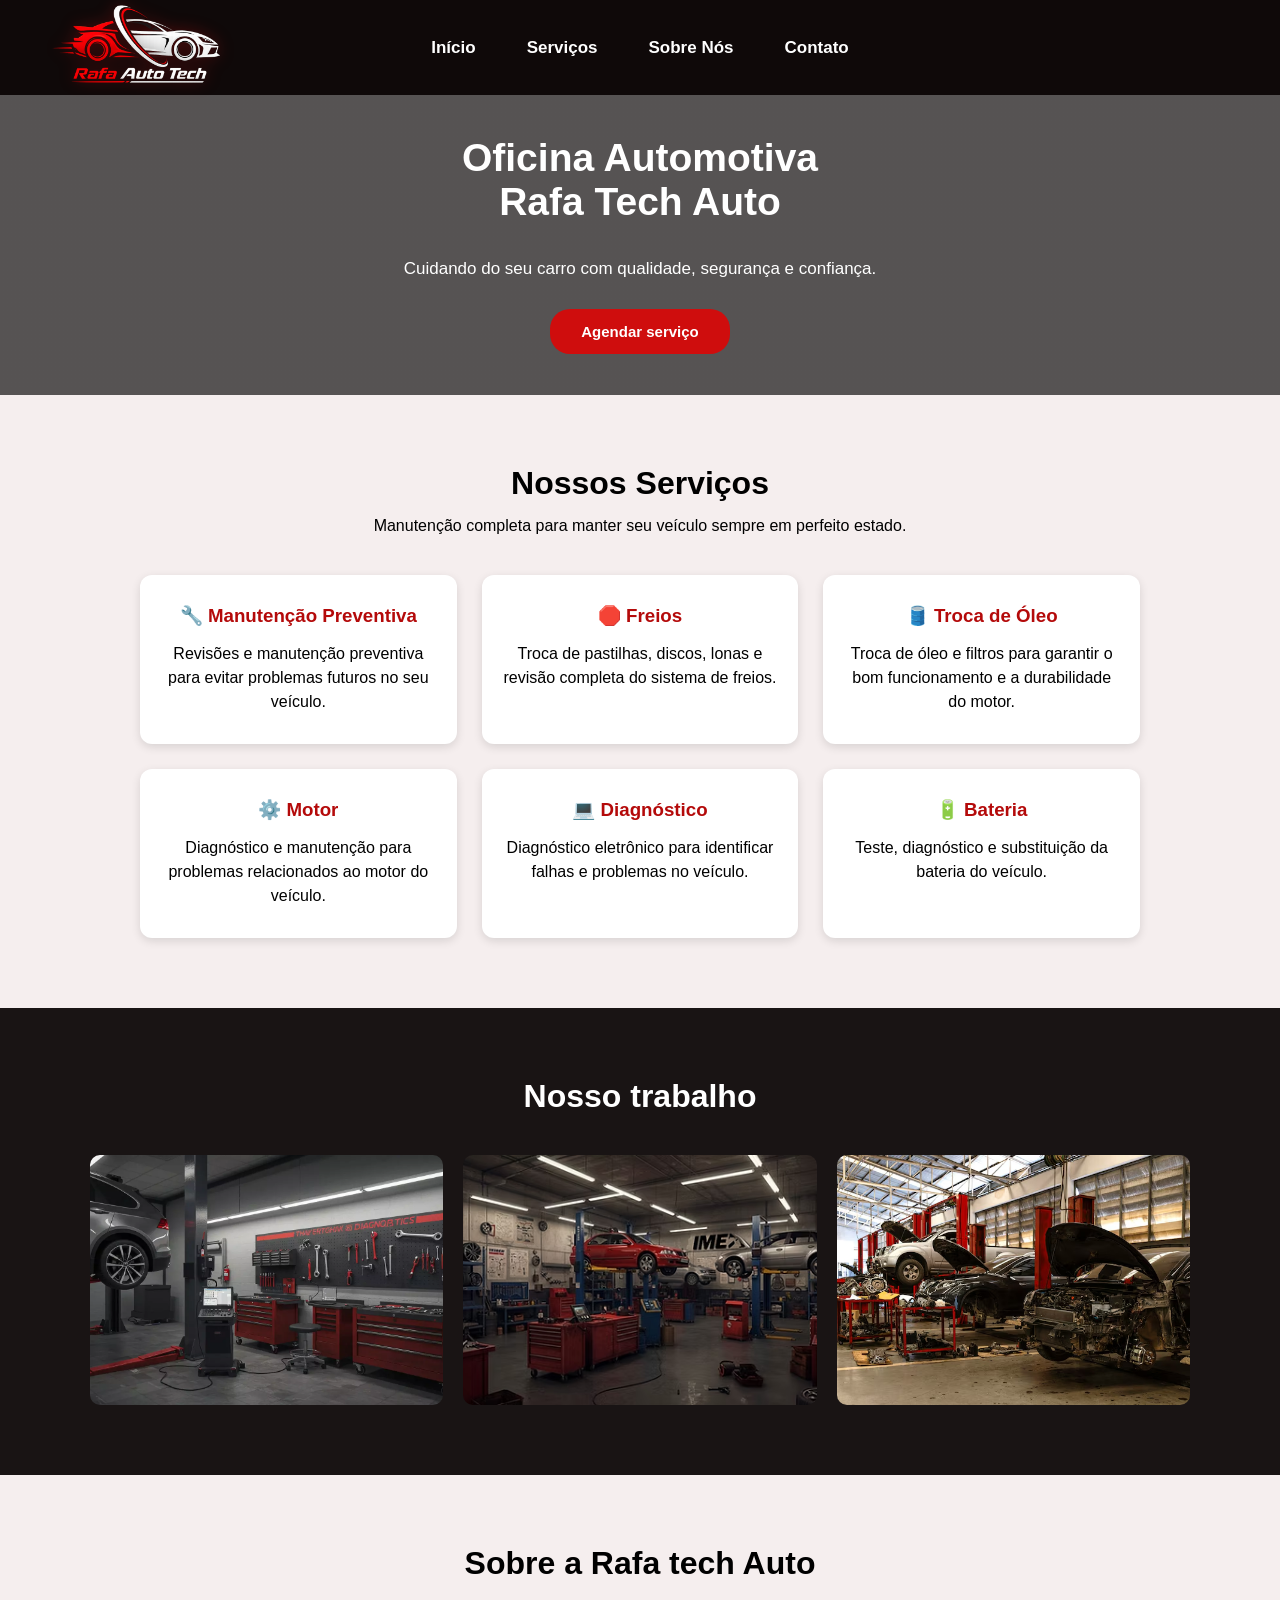
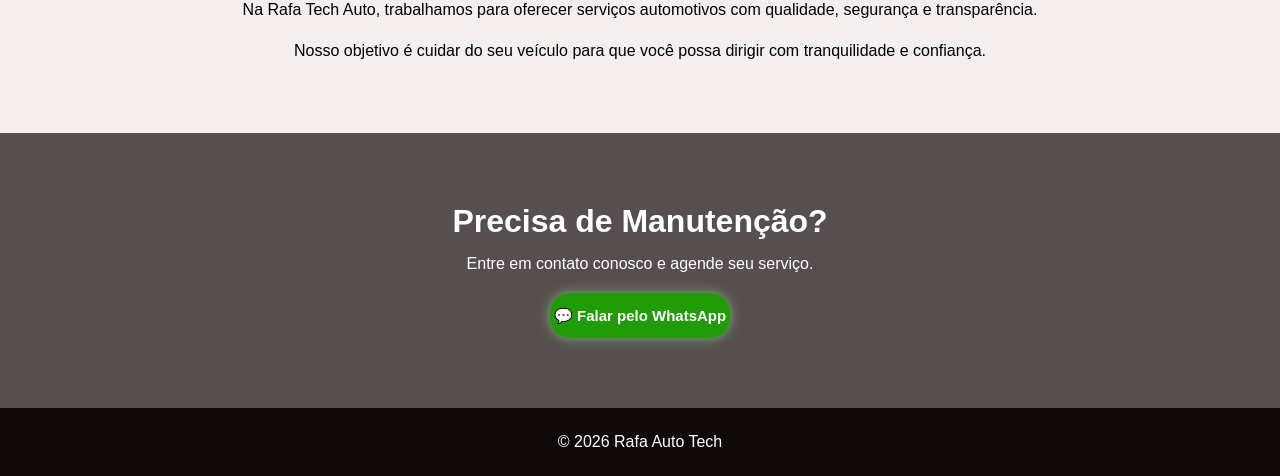
==== index.html @ c1c7f211 "Rename Moreiramotors.html to index.html" ====
<!DOCTYPE html>
<html lang="pt-br">
<head>
    <meta charset="UTF-8">
    <meta name="viewport" content="width=device-width, initial-scale=1.0">
    <title>Rafa Auto Tech</title>
    
    <link rel="stylesheet" href="Moreiramotors.css">
</head>

<body>

    <header>
        <img src="logorafa.png" alt="logo">

        <nav>
            <a href="#inicio">Início</a>
            <a href="#servicos">Serviços</a>
            <a href="#sobre">Sobre Nós</a>
            <a href="#contato">Contato</a>
        </nav>

    </header>


<main>
 <!--Inicio-->

    <section class="inicio" id="inicio">

    <div class="inicio-texto">

    <h1>Oficina Automotiva<br>Rafa Tech Auto</h1>

    <p>
        Cuidando do seu carro com qualidade, segurança e confiança.
    </p>

        <button onclick="agendarServico()">
            Agendar serviço
        </button>
        
    </div>

    </section>


<!--Serviços-->

<section class="servicos" id="servicos">

    <h2>Nossos Serviços</h2>

    <p class="subtitulo">
        Manutenção completa para manter seu veículo sempre em perfeito estado.
    </p>

<div class="servicos-container">

    <div class="servico">
          <h3>🔧 Manutenção Preventiva</h3>
            <p>
                Revisões e manutenção preventiva para
                evitar problemas futuros no seu veículo.
            </p>
    </div>

    <div class="servico">
                    <h3>🛑 Freios</h3>
                    <p>
                        Troca de pastilhas, discos, lonas e
                        revisão completa do sistema de freios.
                    </p>
                </div>

      <div class="servico">
                    <h3>🛢️ Troca de Óleo</h3>
                    <p>
                        Troca de óleo e filtros para garantir
                        o bom funcionamento e a durabilidade do motor.
                    </p>
                </div>


                <div class="servico">
                    <h3>⚙️ Motor</h3>
                    <p>
                        Diagnóstico e manutenção para problemas
                        relacionados ao motor do veículo.
                    </p>
                </div>


                <div class="servico">
                    <h3>💻 Diagnóstico</h3>
                    <p>
                        Diagnóstico eletrônico para identificar
                        falhas e problemas no veículo.
                    </p>
                </div> 
                
                <div class="servico">
                    <h3>🔋 Bateria</h3>
                    <p>
                      Teste, diagnóstico e substituição da bateria
                    do veículo.
                    </p>
</div>

</section>

<!--fotos-->

<section class="galeria">

    <h2>Nosso trabalho</h2>

    <div class="fotos">

        <img src="oficina1.webp" alt="Oficina automotiva">

        <img src="Oficina2.avif" alt="Serviço automotivo">

        <img src="Oficina3.avif" alt="Manutenção de veículo">


    </div>

</section>


<!--Sobre-->
<section class="sobre" id="sobre">

                <h2>Sobre a Rafa tech Auto</h2>

                <p>
                    Na Rafa Tech Auto, trabalhamos para oferecer
                    serviços automotivos com qualidade, segurança
                    e transparência.
                </p>

                <p>
                    Nosso objetivo é cuidar do seu veículo para que
                    você possa dirigir com tranquilidade e confiança.
                </p>

</section>

<!--contato-->

<section class="contato" id="contato">

    <h2>Precisa de Manutenção?</h2>

    <p>
        Entre em contato conosco e agende seu serviço.
    </p>

    <button class="whatsapp" onclick="agendarServico()">
       💬 Falar pelo WhatsApp
    </button>


</section>

</main>

<footer>
    <p>© 2026 Rafa Auto Tech</p>
</footer>

<script src="Rafaautotech.js"></script>

</body>

</html>
---- Moreiramotors.css ----
*{
    margin: 0;
    padding: 0;
    box-sizing: border-box;
}

html{
    scroll-behavior: smooth;
}

body{
    background-color: rgb(245, 238, 238);
    color: black;
    font-family: Arial, Helvetica, sans-serif;
}


/* HEADER */

header{
    background-color: rgb(15, 9, 9);
    height: 95px;

    display: flex;
    align-items: center;
    justify-content: center;

    position: relative;
    padding: 10px 30px;
}

header img{
    width: 220px;
    height: auto;

    position: absolute;
    left: 30px;

    filter: drop-shadow(0px 0px 8px rgba(207, 13, 13, 0.35));

    transition: 0.3s;
}

header img:hover{
    transform: scale(1.04);
}


/* NAV */

nav{
    display: flex;
    align-items: center;
    justify-content: center;

    gap: 45px;
}

nav a{
    position: relative;

    font-size: 17px;
    font-weight: bold;

    text-decoration: none;
    color: white;

    padding: 8px 3px;

    transition: 0.3s;
}

nav a::after{
    content: "";

    position: absolute;

    width: 0;
    height: 2px;

    left: 50%;
    bottom: 0;

    background-color: rgb(207, 13, 13);

    transform: translateX(-50%);

    transition: 0.3s;
}

nav a:hover{
    color: rgb(207, 13, 13);
}

nav a:hover::after{
    width: 100%;
}


/* INÍCIO */

.inicio{
    min-height: 300px;

    display: flex;
    align-items: center;
    justify-content: center;

    text-align: center;

    padding: 40px 20px;

    background:
        linear-gradient(
            rgba(0,0,0,0.65),
            rgba(0,0,0,0.65)
        ),
        url("oficina-fundo.jpg");

    background-size: cover;
    background-position: center;

    color: white;
}

.inicio-texto{
    max-width: 700px;
}

.inicio h1{
    font-size: 39px;
    margin-bottom: 35px;
}

.inicio p{
    font-size: 17px;
    margin-bottom: 10px;
}


/* BOTÕES */

button{
    margin-top: 20px;

    background-color: rgb(207, 13, 13);
    color: white;

    border-radius: 20px;

    height: 45px;
    width: 180px;

    border: none;

    cursor: pointer;

    font-weight: bold;
    font-size: 15px;

    transition: 0.2s;
}

button:hover{
    transform: scale(1.05);

    box-shadow:
        0px 0px 12px
        rgba(207, 13, 13, 0.6);
}


/* BOTÃO WHATSAPP */

.whatsapp{
    background-color: rgb(33, 155, 8);
    color: white;

    box-shadow:
        0px 0px 12px
        rgba(136, 224, 136, 0.7);
}

.whatsapp:hover{
    background-color: rgb(136, 224, 136);
}


/* SERVIÇOS */

.servicos{
    padding: 70px 20px;

    text-align: center;
}

.servicos h2,
.galeria h2,
.sobre h2,
.contato h2{
    font-size: 32px;
    margin-bottom: 15px;
}

.subtitulo{
    margin-bottom: 40px;
}


/* CARDS */

.servicos-container{
    max-width: 1000px;

    margin: auto;

    display: grid;

    grid-template-columns: repeat(3, 1fr);

    gap: 25px;
}

.servico{
    background-color: white;

    padding: 30px 20px;

    border-radius: 12px;

    box-shadow:
        0px 3px 10px
        rgba(0,0,0,0.12);

    transition: 0.2s;

    cursor: pointer;
}

.servico:hover{
    transform: translateY(-5px);
}

.servico h3{
    margin-bottom: 15px;

    color: rgb(180, 10, 10);
}

.servico p{
    line-height: 1.5;
}


/* GALERIA */

.galeria{
    padding: 70px 20px;

    background-color: rgb(25, 20, 20);

    color: white;

    text-align: center;
}

.fotos{
    max-width: 1100px;

    margin: 40px auto 0;

    display: grid;

    grid-template-columns: repeat(3, 1fr);

    gap: 20px;
}

.fotos img{
    width: 100%;
    height: 250px;

    object-fit: cover;

    border-radius: 10px;

    transition: 0.3s;

    cursor: pointer;
}

.fotos img:hover{
    transform: scale(1.03);
}


/* SOBRE */

.sobre{
    padding: 70px 20px;

    text-align: center;
}

.sobre div{
    max-width: 700px;

    margin: auto;
}

.sobre p{
    line-height: 1.6;

    margin-top: 15px;
}


/* CONTATO */

.contato{
    padding: 70px 20px;

    background-color: rgb(87, 79, 79);

    color: white;

    text-align: center;
}

.contato button{
    background-color: rgb(33, 155, 8);
}


/* FOOTER */

footer{
    background-color: rgb(15, 9, 9);

    color: white;

    text-align: center;

    padding: 25px;
}


/* RESPONSIVIDADE */

@media (max-width: 700px){

    header{
        height: auto;
        min-height: 130px;

        flex-direction: column;

        gap: 15px;

        padding: 15px;
    }

    header img{
        position: static;

        width: 150px;
    }

    nav{
        gap: 18px;

        flex-wrap: wrap;

        justify-content: center;
    }

    nav a{
        font-size: 14px;
    }


    .inicio{
        min-height: 450px;
    }

    .inicio h1{
        font-size: 34px;
    }

    .inicio p{
        font-size: 17px;
    }


    .servicos-container{
        grid-template-columns: 1fr;
    }


    .fotos{
        grid-template-columns: 1fr;
    }


    .fotos img{
        height: 220px;
    }

}
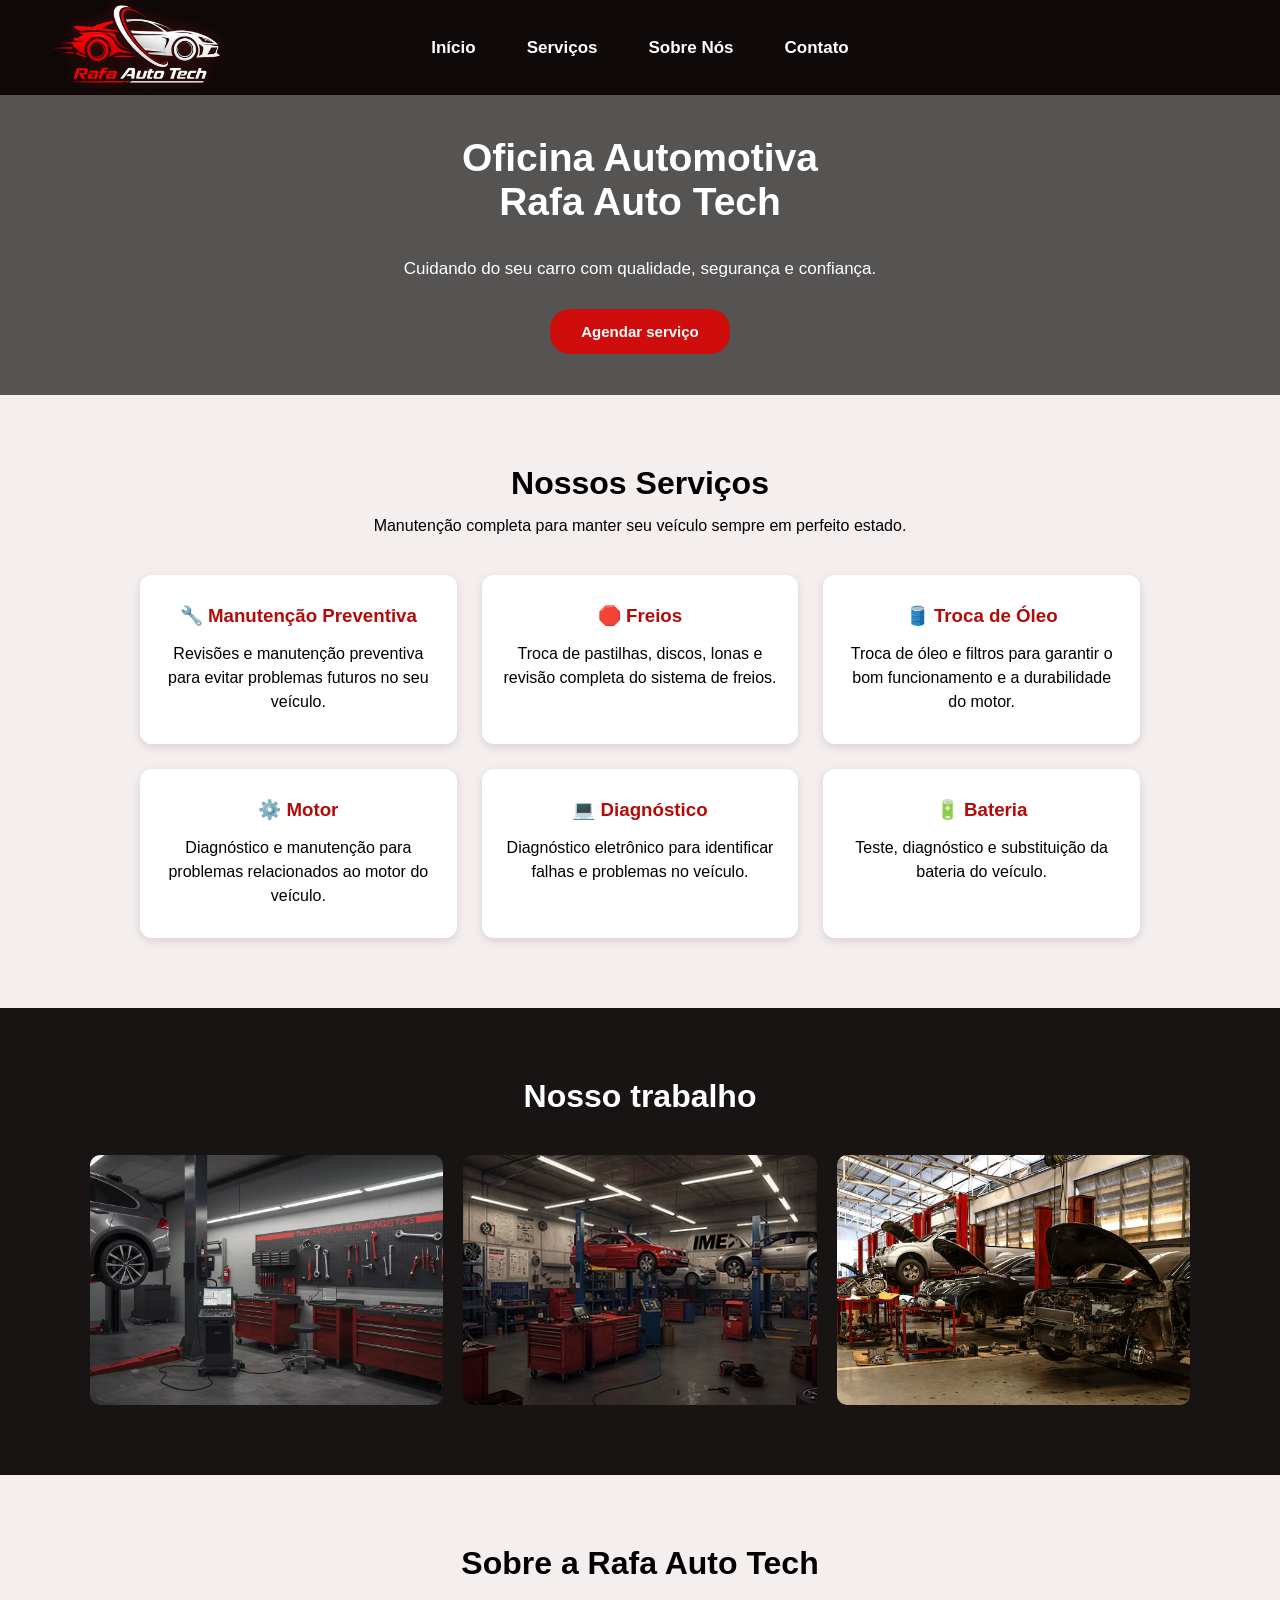
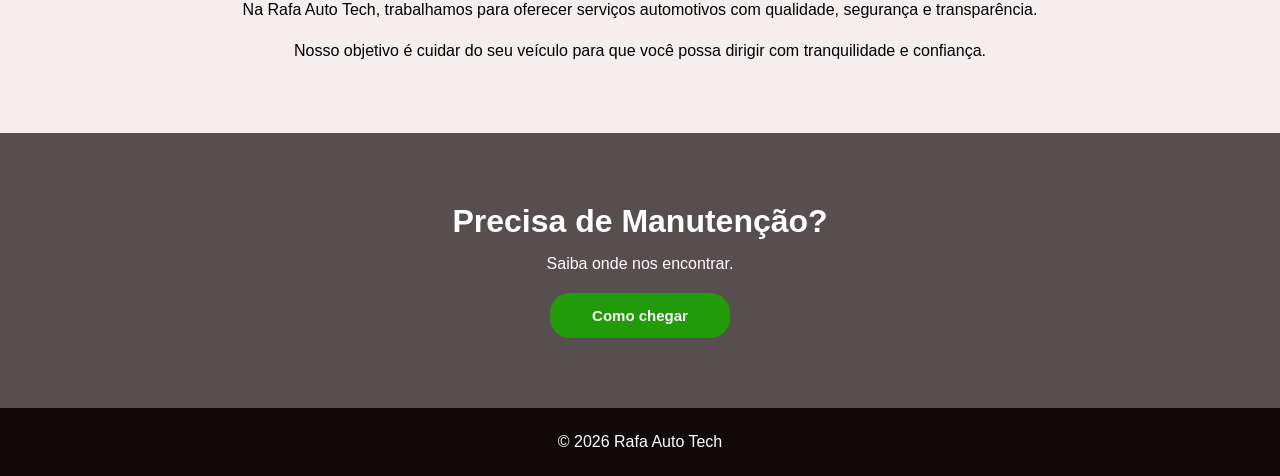
==== commit 505154bb: "Add files via upload" ====
--- a/index.html
+++ b/index.html
@@ -31,7 +31,7 @@
 
     <div class="inicio-texto">
 
-    <h1>Oficina Automotiva<br>Rafa Tech Auto</h1>
+    <h1>Oficina Automotiva<br>Rafa Auto Tech</h1>
 
     <p>
         Cuidando do seu carro com qualidade, segurança e confiança.
@@ -106,6 +106,7 @@
                       Teste, diagnóstico e substituição da bateria
                     do veículo.
                     </p>
+                </div>
 </div>
 
 </section>
@@ -133,10 +134,10 @@
 <!--Sobre-->
 <section class="sobre" id="sobre">
 
-                <h2>Sobre a Rafa tech Auto</h2>
+                <h2>Sobre a Rafa Auto Tech</h2>
 
                 <p>
-                    Na Rafa Tech Auto, trabalhamos para oferecer
+                    Na Rafa Auto Tech, trabalhamos para oferecer
                     serviços automotivos com qualidade, segurança
                     e transparência.
                 </p>
@@ -155,13 +156,12 @@
     <h2>Precisa de Manutenção?</h2>
 
     <p>
-        Entre em contato conosco e agende seu serviço.
+        Saiba onde nos encontrar.
     </p>
 
-    <button class="whatsapp" onclick="agendarServico()">
-       💬 Falar pelo WhatsApp
-    </button>
-
+    <button class="maps" onclick="comoChegar()">
+      Como chegar
+</button>
 
 </section>
 
@@ -175,4 +175,4 @@
 
 </body>
 
-</html>
+</html>
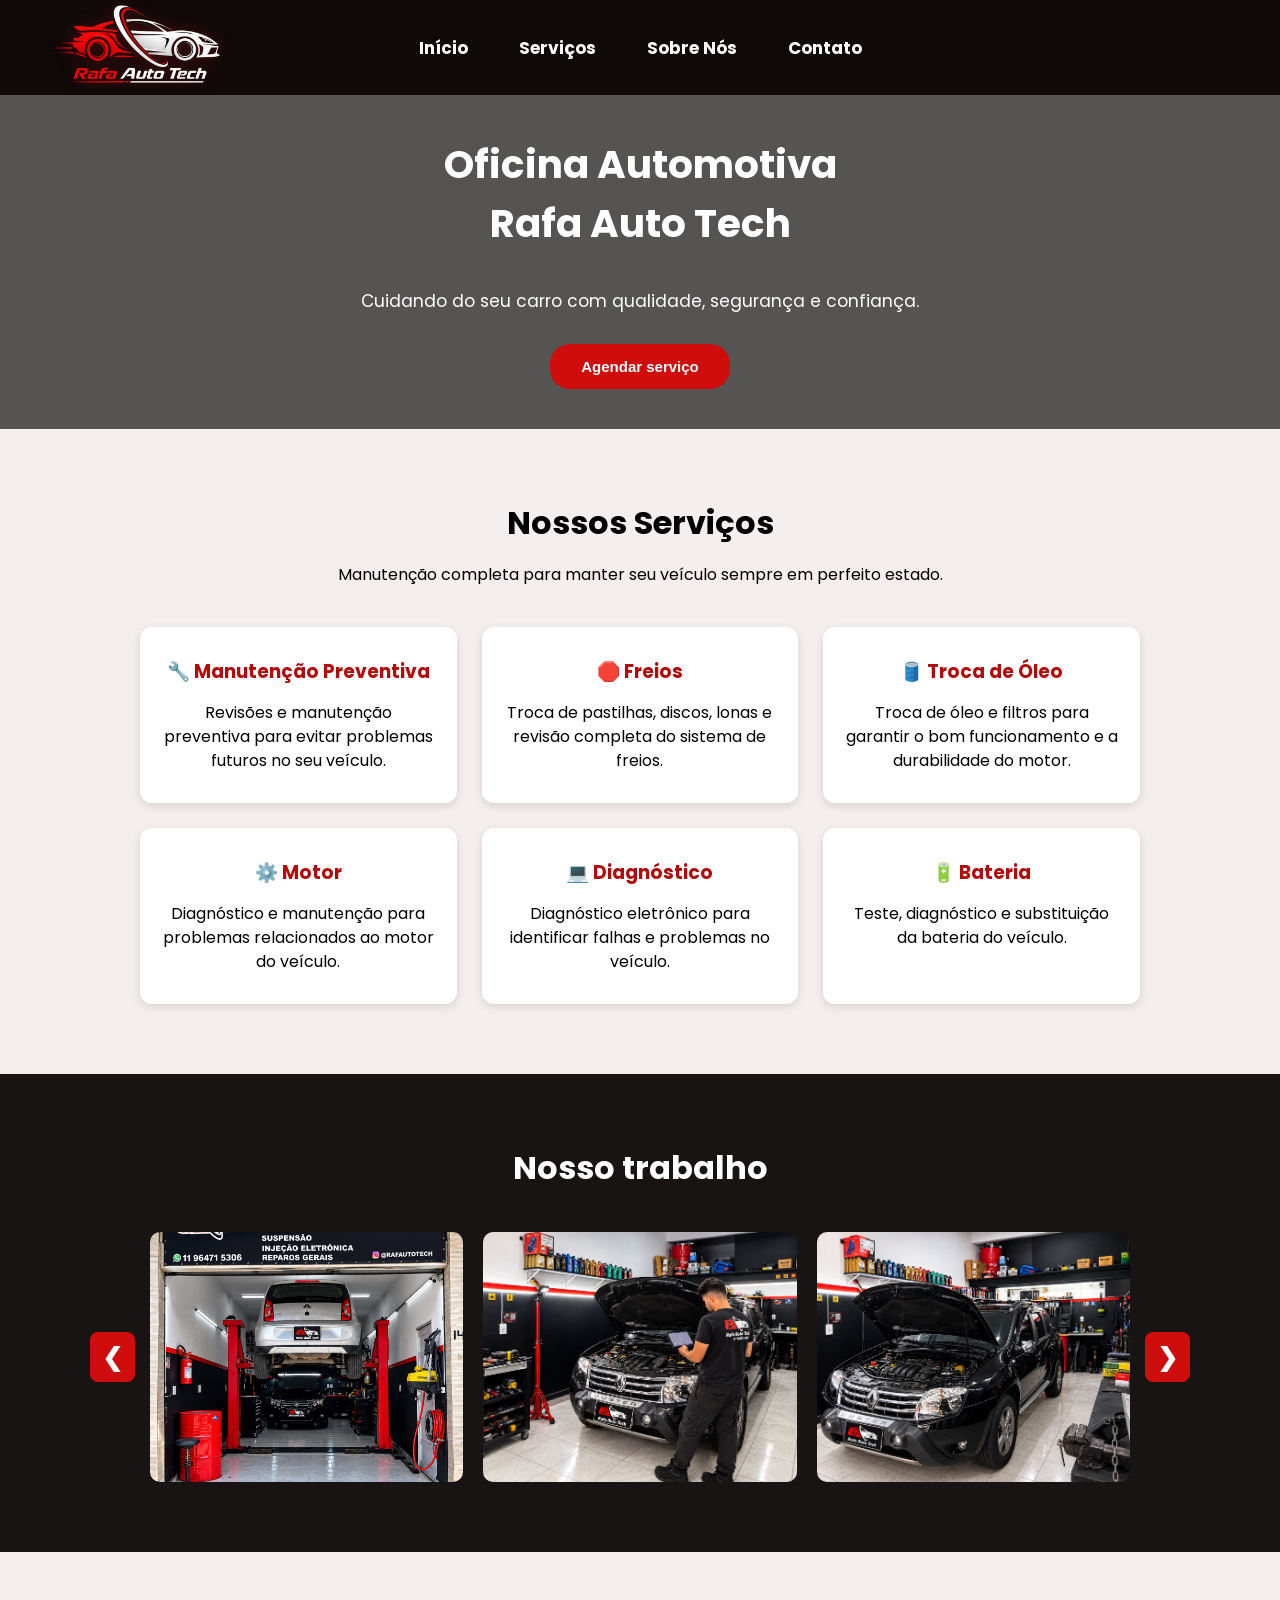
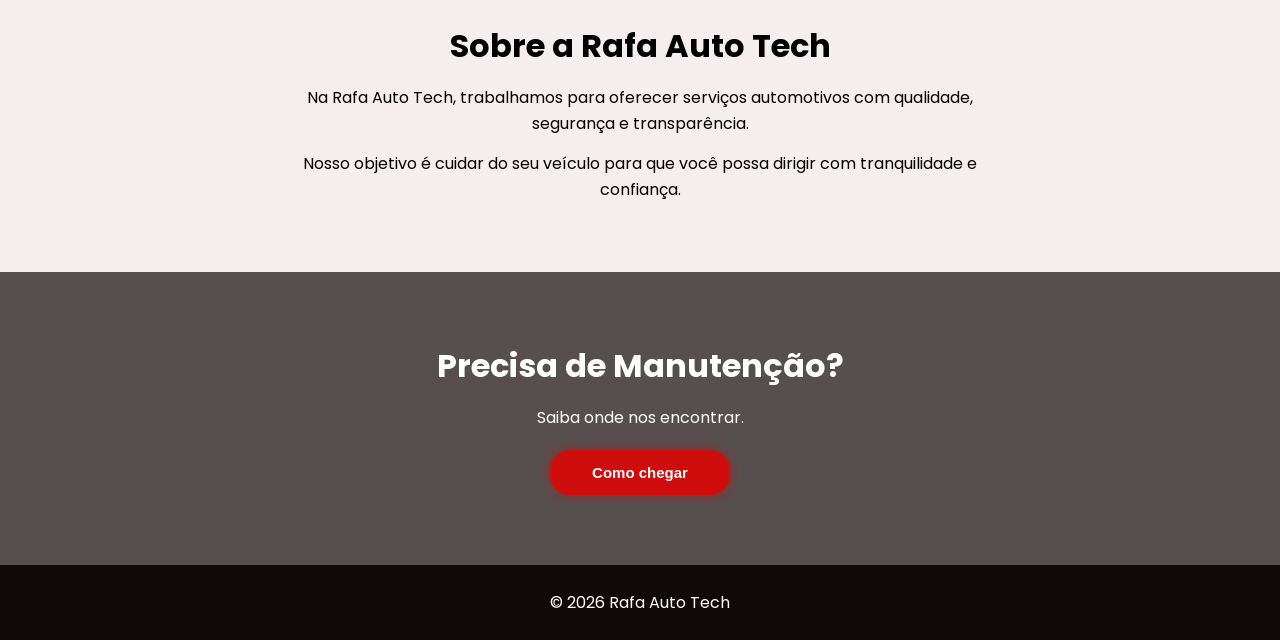
==== commit 451729e1: "Add files via upload" ====
--- a/index.html
+++ b/index.html
@@ -1,4 +1,3 @@
-
 <!DOCTYPE html>
 <html lang="pt-br">
 <head>
@@ -7,6 +6,13 @@
     <title>Rafa Auto Tech</title>
     
     <link rel="stylesheet" href="Moreiramotors.css">
+
+    <link rel="preconnect" href="https://fonts.googleapis.com">
+
+    <link rel="preconnect" href="https://fonts.gstatic.com" crossorigin>
+
+    <link href="https://fonts.googleapis.com/css2?family=Poppins:wght@400;500;600;700;800&display=swap" rel="stylesheet">
+
 </head>
 
 <body>
@@ -111,24 +117,60 @@
 
 </section>
 
-<!--fotos-->
-
-<section class="galeria">
+<!-- GALERIA -->
+<section class="galeria" id="galeria">
 
     <h2>Nosso trabalho</h2>
 
-    <div class="fotos">
-
-        <img src="oficina1.webp" alt="Oficina automotiva">
-
-        <img src="Oficina2.avif" alt="Serviço automotivo">
-
-        <img src="Oficina3.avif" alt="Manutenção de veículo">
-
+    <div class="carrossel">
+
+        <button class="seta esquerda" onclick="mudarFoto(-1)">
+            &#10094;
+        </button>
+
+        <div class="carrossel-janela">
+
+            <div class="fotos" id="fotos">
+
+                <img src="Oficina1.png"
+                     alt="Oficina automotiva"
+                     onclick="abrirImagem(this)">
+
+                <img src="Oficina2.png"
+                     alt="Serviço automotivo"
+                     onclick="abrirImagem(this)">
+
+                <img src="Oficina3.png"
+                     alt="Manutenção de veículo"
+                     onclick="abrirImagem(this)">
+
+                <img src="Oficina4.png"
+                     alt="Manutenção de veículo"
+                     onclick="abrirImagem(this)">
+
+            </div>
+
+        </div>
+
+        <button class="seta direita" onclick="mudarFoto(1)">
+            &#10095;
+        </button>
 
     </div>
 
 </section>
+
+<!-- IMAGEM AMPLIADA -->
+<div class="modal-imagem" id="modalImagem"
+     onclick="fecharImagem(event)">
+
+    <button class="fechar" onclick="fecharModal()">
+        &times;
+    </button>
+
+    <img id="imagemAmpliada" src="" alt="Imagem ampliada">
+
+</div>
 
 
 <!--Sobre-->
--- a/Moreiramotors.css
+++ b/Moreiramotors.css
@@ -1,3 +1,16 @@
+@import url('https://fonts.googleapis.com/css2?family=Inter:wght@400;500;600;700;800&display=swap');
+
+:root {
+  --red: #e11919;
+  --red-dark: #a90e0e;
+  --black: #0c0c0e;
+  --charcoal: #17171a;
+  --gray: #68686f;
+  --light: #f4f4f5;
+  --white: #fff;
+  --shadow: 0 14px 35px rgba(0,0,0,.10);
+}
+
 *{
     margin: 0;
     padding: 0;
@@ -11,7 +24,7 @@
 body{
     background-color: rgb(245, 238, 238);
     color: black;
-    font-family: Arial, Helvetica, sans-serif;
+    font-family: 'Poppins', sans-serif;
 }
 
 
@@ -170,21 +183,24 @@
 }
 
 
-/* BOTÃO WHATSAPP */
-
-.whatsapp{
-    background-color: rgb(33, 155, 8);
+/* BOTÃO MAPS */
+
+.contato .maps{
+    background-color: rgb(207, 13, 13);
     color: white;
 
     box-shadow:
         0px 0px 12px
-        rgba(136, 224, 136, 0.7);
-}
-
-.whatsapp:hover{
-    background-color: rgb(136, 224, 136);
-}
-
+        rgba(207, 13, 13, 0.6);
+}
+
+.contato .maps:hover{
+    transform: scale(1.05);
+
+    box-shadow:
+        0px 0px 15px
+        rgba(207, 13, 13, 0.7);
+}
 
 /* SERVIÇOS */
 
@@ -232,13 +248,13 @@
         0px 3px 10px
         rgba(0,0,0,0.12);
 
-    transition: 0.2s;
+    transition: transform 0.3s ease, box-shadow 0.3s ease;
 
     cursor: pointer;
 }
 
 .servico:hover{
-    transform: translateY(-5px);
+    transform: translateY(-3px);
 }
 
 .servico h3{
@@ -250,7 +266,6 @@
 .servico p{
     line-height: 1.5;
 }
-
 
 /* GALERIA */
 
@@ -302,7 +317,7 @@
     text-align: center;
 }
 
-.sobre div{
+.sobre p{
     max-width: 700px;
 
     margin: auto;
@@ -327,10 +342,6 @@
     text-align: center;
 }
 
-.contato button{
-    background-color: rgb(33, 155, 8);
-}
-
 
 /* FOOTER */
 
@@ -342,6 +353,153 @@
     text-align: center;
 
     padding: 25px;
+}
+
+.carrossel {
+    max-width: 1100px;
+    margin: 40px auto 0;
+    display: flex;
+    align-items: center;
+    gap: 15px;
+}
+
+.carrossel-janela {
+    overflow: hidden;
+    flex: 1;
+    min-width: 0;
+}
+
+.fotos {
+    display: flex;
+    gap: 20px;
+    transition: transform 0.4s ease;
+    margin: 0;
+    max-width: none;
+}
+
+.fotos img {
+    flex: 0 0 calc((100% - 40px) / 3);
+    width: calc((100% - 40px) / 3);
+    height: 250px;
+    object-fit: cover;
+    border-radius: 10px;
+    cursor: pointer;
+    transition: transform 0.3s ease;
+}
+
+.fotos img:hover {
+    transform: scale(1.03);
+}
+
+/* SETAS */
+
+.seta {
+    flex-shrink: 0;
+    width: 45px;
+    height: 50px;
+    margin: 0;
+    padding: 0;
+    border-radius: 8px;
+    background-color: rgb(207, 13, 13);
+    color: white;
+    font-size: 25px;
+    cursor: pointer;
+    border: none;
+}
+
+.seta:hover {
+    transform: scale(1.05);
+}
+
+/* ========================= */
+/* MODAL DA IMAGEM */
+/* ========================= */
+
+.modal-imagem {
+    display: none;
+    position: fixed;
+    z-index: 1000;
+    inset: 0;
+    background-color: rgba(0, 0, 0, 0.92);
+    align-items: center;
+    justify-content: center;
+    padding: 50px 20px;
+}
+
+.modal-imagem.ativo {
+    display: flex;
+}
+
+.modal-imagem img {
+    max-width: 90%;
+    max-height: 85vh;
+    object-fit: contain;
+    border-radius: 8px;
+    box-shadow: 0 0 30px rgba(0, 0, 0, 0.5);
+}
+
+.fechar {
+    position: absolute;
+    top: 20px;
+    right: 30px;
+    width: 45px;
+    height: 45px;
+    margin: 0;
+    padding: 0;
+    background: transparent;
+    color: white;
+    font-size: 40px;
+    line-height: 1;
+    cursor: pointer;
+    border: none;
+}
+
+.fechar:hover {
+    transform: scale(1.1);
+    box-shadow: none;
+}
+
+/* ========================= */
+/* RESPONSIVIDADE */
+/* ========================= */
+
+@media (max-width: 700px) {
+
+    .carrossel {
+        gap: 0;
+    }
+
+    .fotos {
+        gap: 0;
+        touch-action: pan-y;
+        cursor: grab;
+    }
+
+    .fotos img {
+        flex: 0 0 100%;
+        width: 100%;
+        height: 280px;
+        border-radius: 10px;
+    }
+
+    .seta {
+        display: none;
+    }
+
+    .modal-imagem {
+        padding: 40px 10px;
+    }
+
+    .modal-imagem img {
+        max-width: 100%;
+        max-height: 80vh;
+    }
+
+    .fechar {
+        top: 10px;
+        right: 15px;
+    }
+
 }
 
 
@@ -406,4 +564,5 @@
         height: 220px;
     }
 
-}+}
+
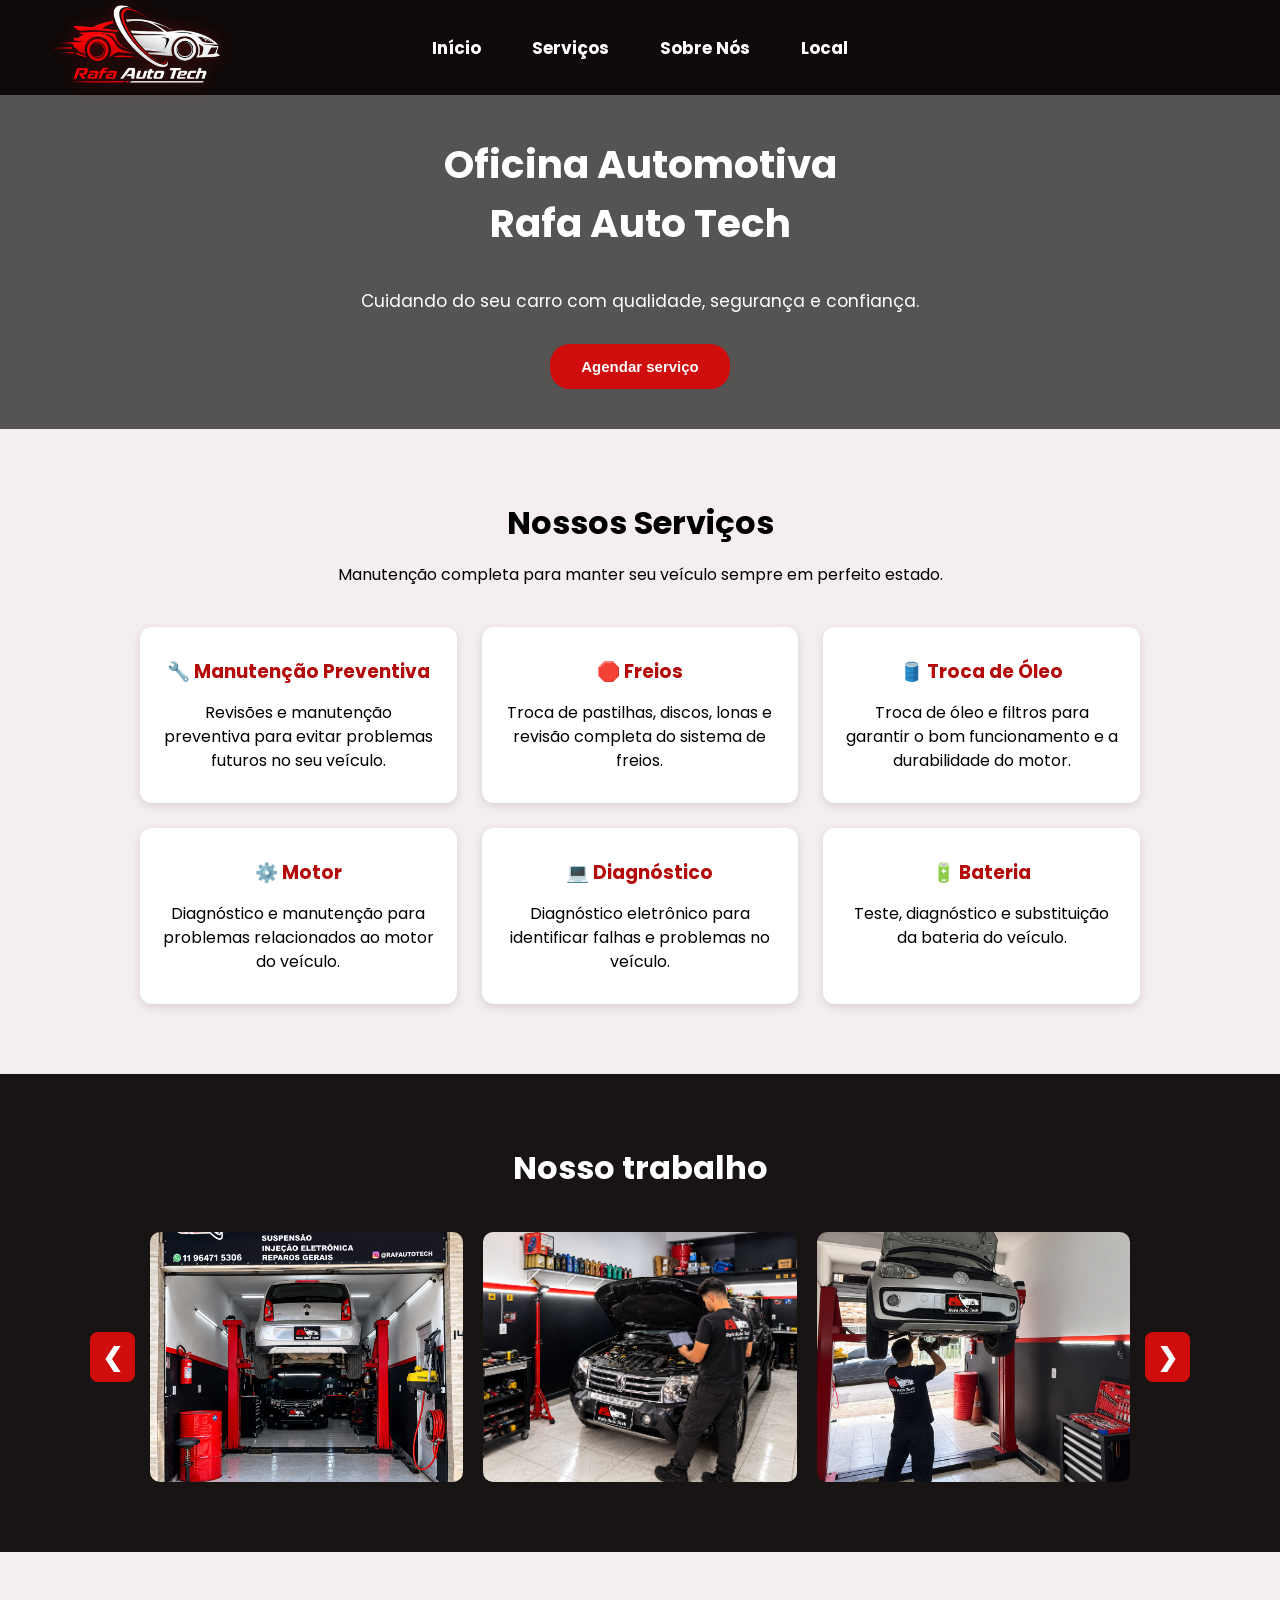
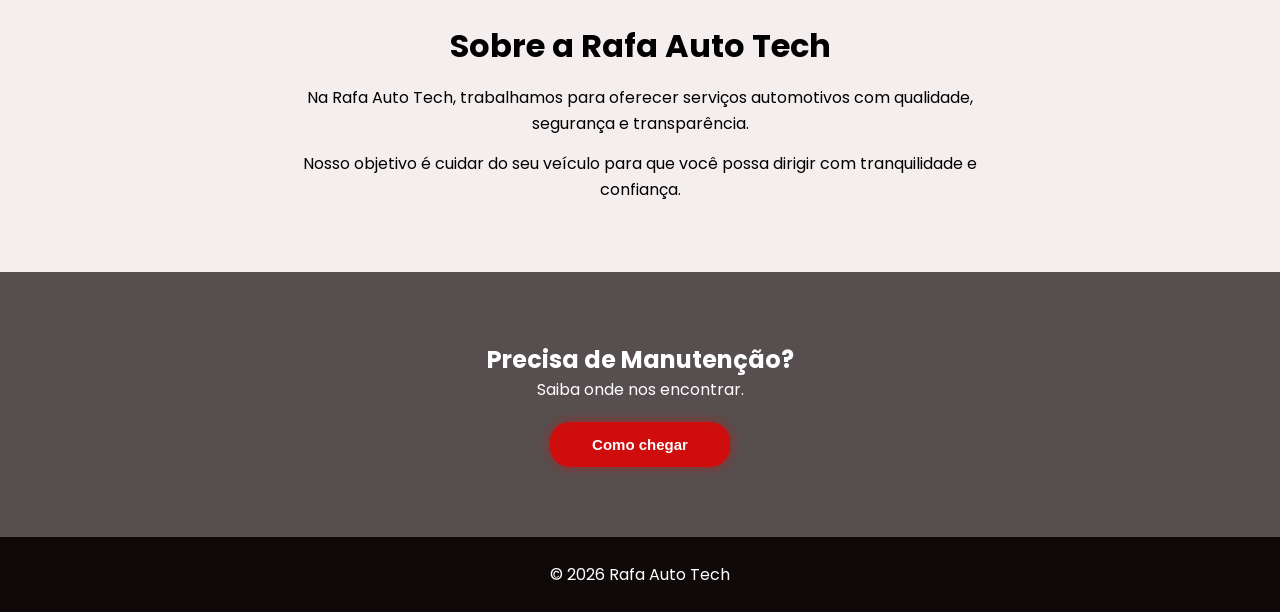
==== commit c386ec1c: "Add files via upload" ====
--- a/index.html
+++ b/index.html
@@ -24,7 +24,7 @@
             <a href="#inicio">Início</a>
             <a href="#servicos">Serviços</a>
             <a href="#sobre">Sobre Nós</a>
-            <a href="#contato">Contato</a>
+            <a href="#local">Local</a>
         </nav>
 
     </header>
@@ -140,13 +140,13 @@
                      alt="Serviço automotivo"
                      onclick="abrirImagem(this)">
 
-                <img src="Oficina3.png"
-                     alt="Manutenção de veículo"
-                     onclick="abrirImagem(this)">
-
                 <img src="Oficina4.png"
                      alt="Manutenção de veículo"
                      onclick="abrirImagem(this)">
+
+                <img src="Oficina3.png"
+                     alt="Manutenção de veículo"
+                     onclick="abrirImagem(this)">     
 
             </div>
 
@@ -191,9 +191,9 @@
 
 </section>
 
-<!--contato-->
-
-<section class="contato" id="contato">
+<!--Local-->
+
+<section class="local" id="local">
 
     <h2>Precisa de Manutenção?</h2>
 
--- a/Moreiramotors.css
+++ b/Moreiramotors.css
@@ -185,21 +185,15 @@
 
 /* BOTÃO MAPS */
 
-.contato .maps{
+.local .maps {
     background-color: rgb(207, 13, 13);
     color: white;
-
-    box-shadow:
-        0px 0px 12px
-        rgba(207, 13, 13, 0.6);
-}
-
-.contato .maps:hover{
+    box-shadow: 0 0 12px rgba(207, 13, 13, 0.6);
+}
+
+.local .maps:hover {
     transform: scale(1.05);
-
-    box-shadow:
-        0px 0px 15px
-        rgba(207, 13, 13, 0.7);
+    box-shadow: 0 0 15px rgba(207, 13, 13, 0.7);
 }
 
 /* SERVIÇOS */
@@ -330,9 +324,9 @@
 }
 
 
-/* CONTATO */
-
-.contato{
+/* LOCAL */
+
+.local{
     padding: 70px 20px;
 
     background-color: rgb(87, 79, 79);
